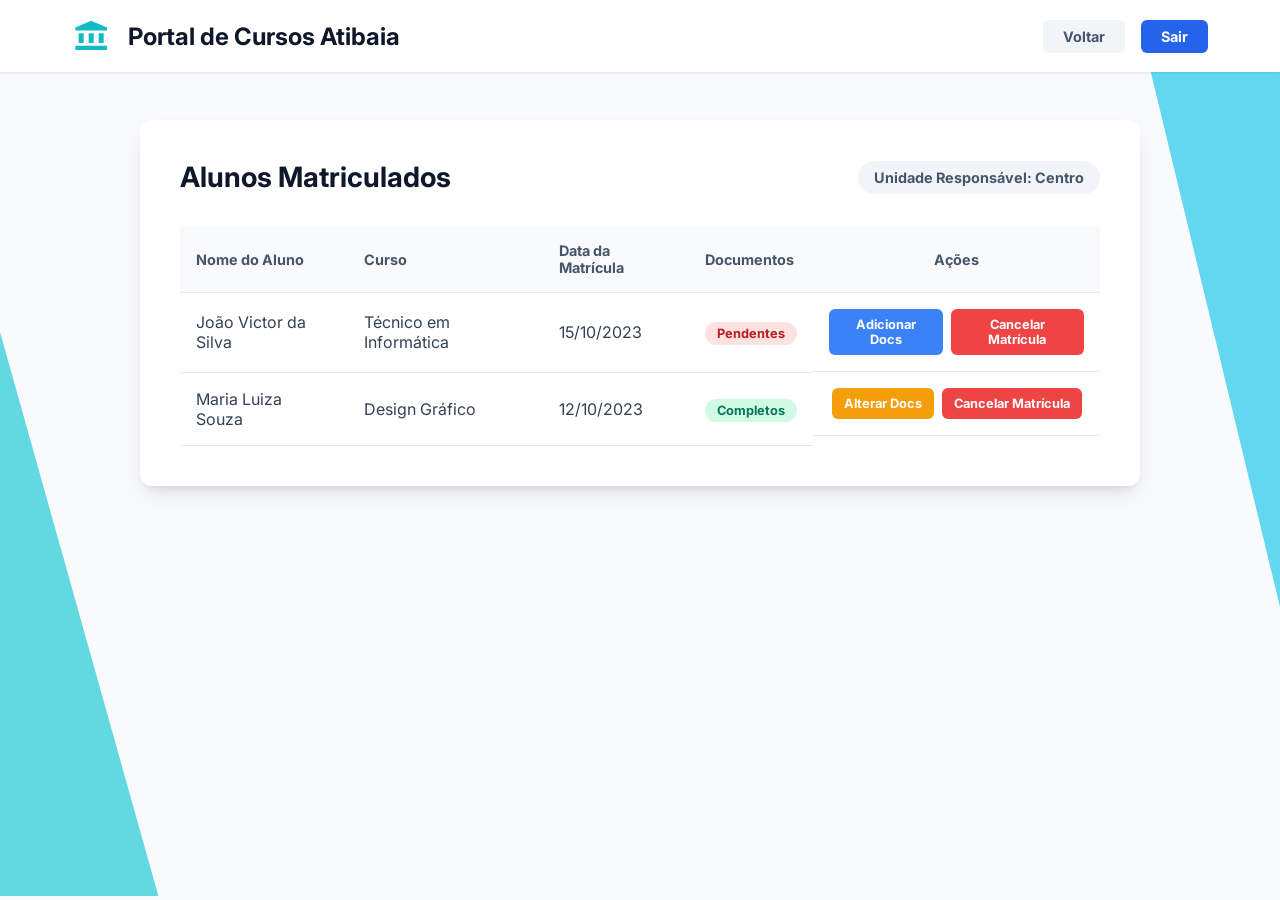
==== alunos_matriculados.html @ d8c6f08d "adicionado as paginas alunos matriculados e cadastro de cursos(HTML e CSS)" ====
<!DOCTYPE html>
<html lang="pt-br">
<head>
  <meta charset="UTF-8">
  <meta name="viewport" content="width=device-width, initial-scale=1.0">
  <link rel="preconnect" href="https://fonts.googleapis.com">
  <link rel="preconnect" href="https://fonts.gstatic.com" crossorigin>
  <link href="https://fonts.googleapis.com/css2?family=Inter:wght@400;700&display=swap" rel="stylesheet">
  <title>Portal de Cursos Atibaia - Alunos Matriculados</title>
  <link rel="stylesheet" href="css/CAlunos_matriculados.css">
</head>
<body>
<section id="section-header">
  <header class="site-header">
    <div class="header-left">
      <img src="images/45_3.svg" alt="Bank Icon" class="bank-icon">
      <h1 class="site-title">Portal de Cursos Atibaia</h1>
    </div>
    <div class="header-actions">
      <button class="btn-action">Voltar</button>
      <button class="btn-action">Sair</button>
    </div>
  </header>
</section>

<section id="section-main">
  <img src="images/63_178.svg" alt="" class="bg-shape-left">
  <img src="images/63_176.svg" alt="" class="bg-shape-right">
  
  <div class="table-container">
    <div class="data-card">
      <div class="card-header">
        <h2 class="card-title">Alunos Matriculados</h2>
        <span class="unidade-badge">Unidade Responsável: Centro</span>
      </div>
      
      <div class="table-responsive">
        <table class="students-table">
          <thead>
            <tr>
              <th>Nome do Aluno</th>
              <th>Curso</th>
              <th>Data da Matrícula</th>
              <th>Documentos</th>
              <th class="text-center">Ações</th>
            </tr>
          </thead>
          <tbody>
            <!-- Exemplo 1 -->
            <tr>
              <td>João Victor da Silva</td>
              <td>Técnico em Informática</td>
              <td>15/10/2023</td>
              <td><span class="status-badge pending">Pendentes</span></td>
              <td class="action-buttons text-center">
                <button class="btn-table btn-info">Adicionar Docs</button>
                <button class="btn-table btn-danger">Cancelar Matrícula</button>
              </td>
            </tr>
            <!-- Exemplo 2 -->
            <tr>
              <td>Maria Luiza Souza</td>
              <td>Design Gráfico</td>
              <td>12/10/2023</td>
              <td><span class="status-badge complete">Completos</span></td>
              <td class="action-buttons text-center">
                <button class="btn-table btn-warning">Alterar Docs</button>
                <button class="btn-table btn-danger">Cancelar Matrícula</button>
              </td>
            </tr>
          </tbody>
        </table>
      </div>
      
    </div>
  </div>
</section>
</body>
</html>
---- css/CAlunos_matriculados.css ----
* {
  margin: 0;
  padding: 0;
  box-sizing: border-box;
}

body {
  font-family: 'Inter', sans-serif;
  background-color: #f8fafc;
  color: #334155;
}

/* --- Header (Mesmo padrão das outras páginas) --- */
#section-header {
  background-color: #ffffff;
  box-shadow: 0 1px 3px rgba(0, 0, 0, 0.1);
}

.site-header {
  display: flex;
  justify-content: space-between;
  align-items: center;
  padding: 1rem 2rem;
  max-width: 1200px;
  margin: 0 auto;
}

.header-left {
  display: flex;
  align-items: center;
  gap: 1rem;
}

.bank-icon {
  width: 40px;
  height: 40px;
}

.site-title {
  font-size: 1.5rem;
  font-weight: 700;
  color: #0f172a;
}

.header-actions {
  display: flex;
  gap: 1rem;
}

.btn-action {
  padding: 0.5rem 1.25rem;
  font-family: 'Inter', sans-serif;
  font-weight: 700;
  font-size: 0.9rem;
  color: #ffffff;
  background-color: #2563eb;
  border: none;
  border-radius: 6px;
  cursor: pointer;
  transition: background-color 0.2s ease;
}

.btn-action:first-child {
  background-color: #f1f5f9;
  color: #475569;
}

.btn-action:first-child:hover {
  background-color: #e2e8f0;
}

.btn-action:last-child:hover {
  background-color: #ef4444; /* Vermelho para o Sair */
}

/* --- Main Content --- */
#section-main {
  position: relative;
  display: flex;
  justify-content: center;
  align-items: flex-start;
  min-height: calc(100vh - 76px);
  padding: 3rem 2rem;
  overflow: hidden;
}

.bg-shape-left,
.bg-shape-right {
  position: absolute;
  width: 250px;
  opacity: 0.6;
  z-index: -1;
}

.bg-shape-left {
  left: -50px;
  top: 10%;
}

.bg-shape-right {
  right: -50px;
  bottom: 10%;
}

/* --- Table Card --- */
.table-container {
  width: 100%;
  max-width: 1000px; /* Mais largo para caber a tabela */
  z-index: 1;
}

.data-card {
  background-color: #ffffff;
  padding: 2.5rem;
  border-radius: 12px;
  box-shadow: 0 10px 25px -5px rgba(0, 0, 0, 0.1), 0 8px 10px -6px rgba(0, 0, 0, 0.1);
}

.card-header {
  display: flex;
  justify-content: space-between;
  align-items: center;
  margin-bottom: 2rem;
  flex-wrap: wrap;
  gap: 1rem;
}

.card-title {
  font-size: 1.75rem;
  font-weight: 700;
  color: #0f172a;
}

.unidade-badge {
  background-color: #f1f5f9;
  color: #475569;
  padding: 0.5rem 1rem;
  border-radius: 20px;
  font-size: 0.9rem;
  font-weight: 700;
}

/* --- Table Styles --- */
.table-responsive {
  width: 100%;
  overflow-x: auto;
}

.students-table {
  width: 100%;
  border-collapse: collapse;
  min-width: 700px;
}

.students-table th,
.students-table td {
  padding: 1rem;
  text-align: left;
  border-bottom: 1px solid #e2e8f0;
}

.students-table th {
  background-color: #f8fafc;
  color: #475569;
  font-weight: 700;
  font-size: 0.9rem;
}

.students-table tbody tr:hover {
  background-color: #f1f5f9;
}

.text-center {
  text-align: center !important;
}

/* --- Badges e Botões da Tabela --- */
.status-badge {
  padding: 0.25rem 0.75rem;
  border-radius: 20px;
  font-size: 0.8rem;
  font-weight: 700;
}

.status-badge.pending {
  background-color: #fee2e2;
  color: #b91c1c;
}

.status-badge.complete {
  background-color: #d1fae5;
  color: #047857;
}

.action-buttons {
  display: flex;
  justify-content: center;
  gap: 0.5rem;
}

.btn-table {
  padding: 0.5rem 0.75rem;
  font-family: 'Inter', sans-serif;
  font-weight: 700;
  font-size: 0.8rem;
  border: none;
  border-radius: 6px;
  cursor: pointer;
  transition: background-color 0.2s ease, transform 0.1s ease;
  color: #ffffff;
}

.btn-table:active {
  transform: scale(0.95);
}

.btn-info { background-color: #3b82f6; }
.btn-info:hover { background-color: #2563eb; }

.btn-warning { background-color: #f59e0b; }
.btn-warning:hover { background-color: #d97706; }

.btn-danger { background-color: #ef4444; }
.btn-danger:hover { background-color: #dc2626; }

/* --- Responsividade --- */
@media (max-width: 640px) {
  .data-card {
    padding: 1.5rem;
  }
  .site-header {
    flex-direction: column;
    gap: 1rem;
  }
}
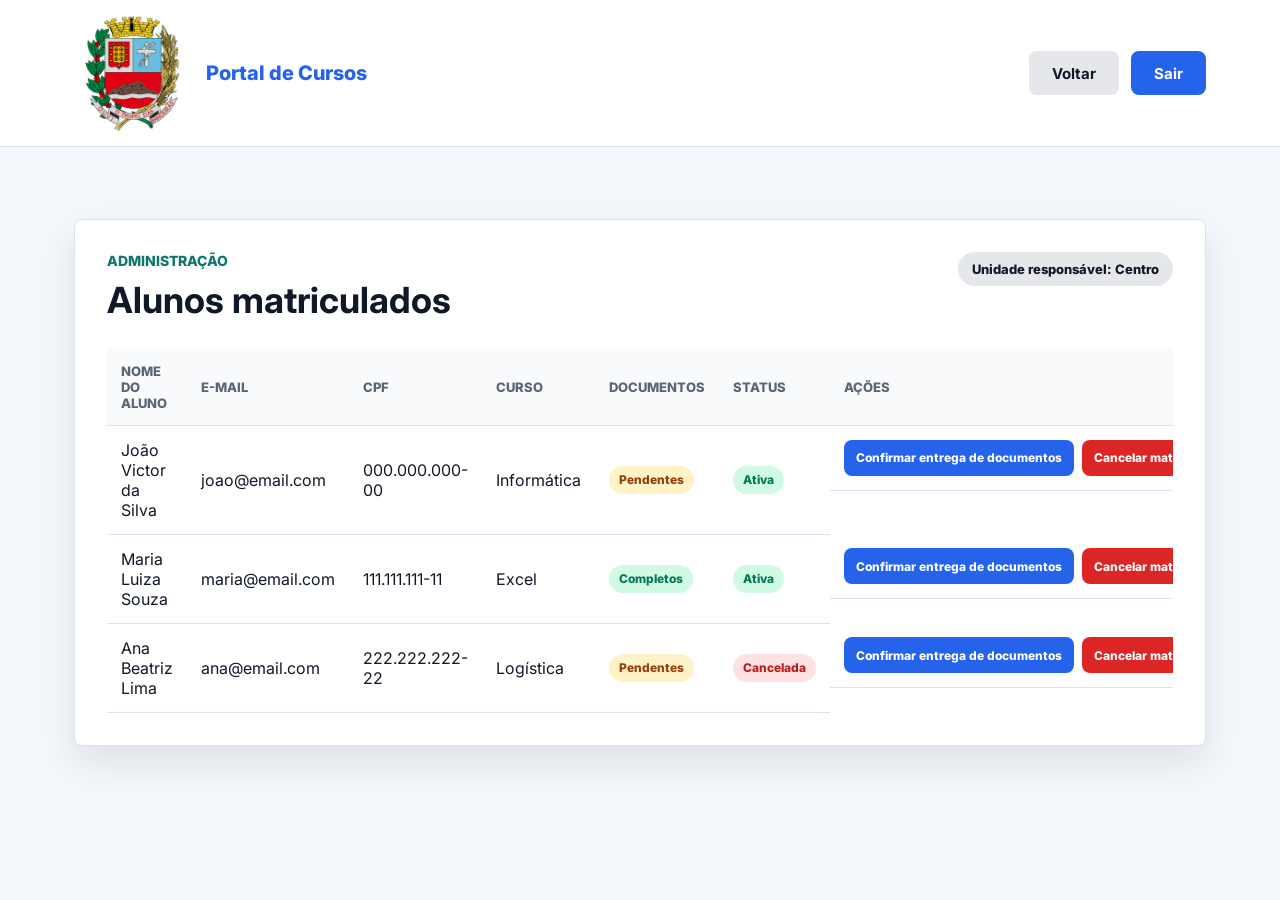
==== commit 0b61ade3: "finalizado a maior parte das pendencias do HTML e CSS das pagina" ====
--- a/alunos_matriculados.html
+++ b/alunos_matriculados.html
@@ -3,77 +3,90 @@
 <head>
   <meta charset="UTF-8">
   <meta name="viewport" content="width=device-width, initial-scale=1.0">
+  <title>Alunos Matriculados | Portal de Cursos Atibaia</title>
   <link rel="preconnect" href="https://fonts.googleapis.com">
   <link rel="preconnect" href="https://fonts.gstatic.com" crossorigin>
-  <link href="https://fonts.googleapis.com/css2?family=Inter:wght@400;700&display=swap" rel="stylesheet">
-  <title>Portal de Cursos Atibaia - Alunos Matriculados</title>
+  <link href="https://fonts.googleapis.com/css2?family=Inter:wght@400;500;600;700;800&display=swap" rel="stylesheet">
   <link rel="stylesheet" href="css/CAlunos_matriculados.css">
 </head>
 <body>
-<section id="section-header">
-  <header class="site-header">
-    <div class="header-left">
-      <img src="images/45_3.svg" alt="Bank Icon" class="bank-icon">
-      <h1 class="site-title">Portal de Cursos Atibaia</h1>
-    </div>
-    <div class="header-actions">
-      <button class="btn-action">Voltar</button>
-      <button class="btn-action">Sair</button>
+  <header class="admin-header">
+    <div class="admin-header__inner">
+      <a class="admin-brand" href="home_ADM.html">
+        <img src="images/logoAtibaia.png" alt="Prefeitura de Atibaia" class="admin-brand__logo">
+        <span>Portal de Cursos</span>
+      </a>
+      <nav class="admin-actions" aria-label="Ações administrativas">
+        <a href="home_ADM.html" class="btn btn-secondary">Voltar</a>
+        <a href="home.html" class="btn btn-primary">Sair</a>
+      </nav>
     </div>
   </header>
-</section>
 
-<section id="section-main">
-  <img src="images/63_178.svg" alt="" class="bg-shape-left">
-  <img src="images/63_176.svg" alt="" class="bg-shape-right">
-  
-  <div class="table-container">
-    <div class="data-card">
+  <main class="admin-page">
+    <section class="table-card">
       <div class="card-header">
-        <h2 class="card-title">Alunos Matriculados</h2>
-        <span class="unidade-badge">Unidade Responsável: Centro</span>
+        <div>
+          <p class="eyebrow">Administração</p>
+          <h1>Alunos matriculados</h1>
+        </div>
+        <span class="unit-badge">Unidade responsável: Centro</span>
       </div>
-      
+
       <div class="table-responsive">
         <table class="students-table">
           <thead>
             <tr>
-              <th>Nome do Aluno</th>
+              <th>Nome do aluno</th>
+              <th>E-mail</th>
+              <th>CPF</th>
               <th>Curso</th>
-              <th>Data da Matrícula</th>
               <th>Documentos</th>
+              <th>Status</th>
               <th class="text-center">Ações</th>
             </tr>
           </thead>
           <tbody>
-            <!-- Exemplo 1 -->
             <tr>
               <td>João Victor da Silva</td>
-              <td>Técnico em Informática</td>
-              <td>15/10/2023</td>
+              <td>joao@email.com</td>
+              <td>000.000.000-00</td>
+              <td>Informática</td>
               <td><span class="status-badge pending">Pendentes</span></td>
+              <td><span class="status-badge active">Ativa</span></td>
               <td class="action-buttons text-center">
-                <button class="btn-table btn-info">Adicionar Docs</button>
-                <button class="btn-table btn-danger">Cancelar Matrícula</button>
+                <button class="btn-table btn-info">Confirmar entrega de documentos</button>
+                <button class="btn-table btn-danger">Cancelar matrícula</button>
               </td>
             </tr>
-            <!-- Exemplo 2 -->
             <tr>
               <td>Maria Luiza Souza</td>
-              <td>Design Gráfico</td>
-              <td>12/10/2023</td>
+              <td>maria@email.com</td>
+              <td>111.111.111-11</td>
+              <td>Excel</td>
               <td><span class="status-badge complete">Completos</span></td>
+              <td><span class="status-badge active">Ativa</span></td>
               <td class="action-buttons text-center">
-                <button class="btn-table btn-warning">Alterar Docs</button>
-                <button class="btn-table btn-danger">Cancelar Matrícula</button>
+                <button class="btn-table btn-info">Confirmar entrega de documentos</button>
+                <button class="btn-table btn-danger">Cancelar matrícula</button>
+              </td>
+            </tr>
+            <tr>
+              <td>Ana Beatriz Lima</td>
+              <td>ana@email.com</td>
+              <td>222.222.222-22</td>
+              <td>Logística</td>
+              <td><span class="status-badge pending">Pendentes</span></td>
+              <td><span class="status-badge canceled">Cancelada</span></td>
+              <td class="action-buttons text-center">
+                <button class="btn-table btn-info">Confirmar entrega de documentos</button>
+                <button class="btn-table btn-danger">Cancelar matrícula</button>
               </td>
             </tr>
           </tbody>
         </table>
       </div>
-      
-    </div>
-  </div>
-</section>
+    </section>
+  </main>
 </body>
-</html>+</html>
--- a/css/CAlunos_matriculados.css
+++ b/css/CAlunos_matriculados.css
@@ -1,146 +1,161 @@
-* {
+:root {
+  --primary: #2563eb;
+  --primary-dark: #1d4ed8;
+  --ink: #111827;
+  --muted: #5b6472;
+  --line: #d8e2f0;
+  --surface: #ffffff;
+  --surface-alt: #f4f7fb;
+  --success: #0f766e;
+  --danger: #b91c1c;
+  --radius: 8px;
+  --shadow: 0 16px 40px rgba(15, 23, 42, 0.10);
+}
+
+*,
+*::before,
+*::after {
+  box-sizing: border-box;
+}
+
+body {
   margin: 0;
-  padding: 0;
-  box-sizing: border-box;
-}
-
-body {
   font-family: 'Inter', sans-serif;
-  background-color: #f8fafc;
-  color: #334155;
-}
-
-/* --- Header (Mesmo padrão das outras páginas) --- */
-#section-header {
-  background-color: #ffffff;
-  box-shadow: 0 1px 3px rgba(0, 0, 0, 0.1);
-}
-
-.site-header {
-  display: flex;
+  background: var(--surface-alt);
+  color: var(--ink);
+}
+
+a {
+  color: inherit;
+  text-decoration: none;
+}
+
+button {
+  font: inherit;
+}
+
+.admin-header {
+  background: var(--surface);
+  border-bottom: 1px solid var(--line);
+}
+
+.admin-header__inner {
+  max-width: 1180px;
+  min-height: 78px;
+  margin: 0 auto;
+  padding: 14px 24px;
+  display: flex;
+  align-items: center;
   justify-content: space-between;
-  align-items: center;
-  padding: 1rem 2rem;
-  max-width: 1200px;
+  gap: 24px;
+}
+
+.admin-brand {
+  display: inline-flex;
+  align-items: center;
+  gap: 14px;
+  color: var(--primary);
+  font-size: 20px;
+  font-weight: 800;
+}
+
+.admin-brand__logo {
+  width: 118px;
+  height: auto;
+  display: block;
+}
+
+.admin-actions {
+  display: flex;
+  align-items: center;
+  gap: 12px;
+}
+
+.btn {
+  display: inline-flex;
+  align-items: center;
+  justify-content: center;
+  min-height: 44px;
+  padding: 0 22px;
+  border: 1px solid transparent;
+  border-radius: var(--radius);
+  font-weight: 700;
+  font-size: 15px;
+  cursor: pointer;
+  transition: background-color 0.2s ease, color 0.2s ease, transform 0.2s ease;
+}
+
+.btn:hover {
+  transform: translateY(-1px);
+}
+
+.btn-primary {
+  background: var(--primary);
+  color: #ffffff;
+}
+
+.btn-primary:hover {
+  background: var(--primary-dark);
+}
+
+.btn-secondary {
+  background: #e5e7eb;
+  color: var(--ink);
+}
+
+.btn-secondary:hover {
+  background: #d1d5db;
+}
+
+.admin-page {
+  max-width: 1180px;
   margin: 0 auto;
-}
-
-.header-left {
-  display: flex;
-  align-items: center;
-  gap: 1rem;
-}
-
-.bank-icon {
-  width: 40px;
-  height: 40px;
-}
-
-.site-title {
-  font-size: 1.5rem;
-  font-weight: 700;
-  color: #0f172a;
-}
-
-.header-actions {
-  display: flex;
-  gap: 1rem;
-}
-
-.btn-action {
-  padding: 0.5rem 1.25rem;
-  font-family: 'Inter', sans-serif;
-  font-weight: 700;
-  font-size: 0.9rem;
-  color: #ffffff;
-  background-color: #2563eb;
-  border: none;
-  border-radius: 6px;
-  cursor: pointer;
-  transition: background-color 0.2s ease;
-}
-
-.btn-action:first-child {
-  background-color: #f1f5f9;
-  color: #475569;
-}
-
-.btn-action:first-child:hover {
-  background-color: #e2e8f0;
-}
-
-.btn-action:last-child:hover {
-  background-color: #ef4444; /* Vermelho para o Sair */
-}
-
-/* --- Main Content --- */
-#section-main {
-  position: relative;
-  display: flex;
-  justify-content: center;
+  padding: 72px 24px;
+}
+
+.table-card {
+  padding: 32px;
+  border: 1px solid var(--line);
+  border-radius: var(--radius);
+  background: var(--surface);
+  box-shadow: var(--shadow);
+}
+
+.card-header {
+  display: flex;
   align-items: flex-start;
-  min-height: calc(100vh - 76px);
-  padding: 3rem 2rem;
-  overflow: hidden;
-}
-
-.bg-shape-left,
-.bg-shape-right {
-  position: absolute;
-  width: 250px;
-  opacity: 0.6;
-  z-index: -1;
-}
-
-.bg-shape-left {
-  left: -50px;
-  top: 10%;
-}
-
-.bg-shape-right {
-  right: -50px;
-  bottom: 10%;
-}
-
-/* --- Table Card --- */
-.table-container {
-  width: 100%;
-  max-width: 1000px; /* Mais largo para caber a tabela */
-  z-index: 1;
-}
-
-.data-card {
-  background-color: #ffffff;
-  padding: 2.5rem;
-  border-radius: 12px;
-  box-shadow: 0 10px 25px -5px rgba(0, 0, 0, 0.1), 0 8px 10px -6px rgba(0, 0, 0, 0.1);
-}
-
-.card-header {
-  display: flex;
   justify-content: space-between;
-  align-items: center;
-  margin-bottom: 2rem;
-  flex-wrap: wrap;
-  gap: 1rem;
-}
-
-.card-title {
-  font-size: 1.75rem;
-  font-weight: 700;
-  color: #0f172a;
-}
-
-.unidade-badge {
-  background-color: #f1f5f9;
-  color: #475569;
-  padding: 0.5rem 1rem;
-  border-radius: 20px;
-  font-size: 0.9rem;
-  font-weight: 700;
-}
-
-/* --- Table Styles --- */
+  gap: 24px;
+  margin-bottom: 28px;
+}
+
+.eyebrow {
+  margin: 0 0 12px;
+  color: var(--success);
+  font-size: 14px;
+  font-weight: 800;
+  text-transform: uppercase;
+}
+
+.card-header h1 {
+  margin: 0;
+  font-size: 36px;
+  line-height: 1.1;
+}
+
+.unit-badge {
+  display: inline-flex;
+  align-items: center;
+  min-height: 34px;
+  padding: 0 14px;
+  border-radius: 999px;
+  background: #e5e7eb;
+  color: var(--ink);
+  font-size: 13px;
+  font-weight: 800;
+  white-space: nowrap;
+}
+
 .table-responsive {
   width: 100%;
   overflow-x: auto;
@@ -148,88 +163,110 @@
 
 .students-table {
   width: 100%;
+  min-width: 980px;
   border-collapse: collapse;
-  min-width: 700px;
 }
 
 .students-table th,
 .students-table td {
-  padding: 1rem;
+  padding: 14px;
+  border-bottom: 1px solid var(--line);
   text-align: left;
-  border-bottom: 1px solid #e2e8f0;
+  vertical-align: middle;
 }
 
 .students-table th {
-  background-color: #f8fafc;
-  color: #475569;
-  font-weight: 700;
-  font-size: 0.9rem;
+  background: #f8fafc;
+  color: var(--muted);
+  font-size: 13px;
+  font-weight: 800;
+  text-transform: uppercase;
 }
 
 .students-table tbody tr:hover {
-  background-color: #f1f5f9;
+  background: #f8fafc;
 }
 
 .text-center {
-  text-align: center !important;
-}
-
-/* --- Badges e Botões da Tabela --- */
+  text-align: center;
+}
+
 .status-badge {
-  padding: 0.25rem 0.75rem;
-  border-radius: 20px;
-  font-size: 0.8rem;
-  font-weight: 700;
+  display: inline-flex;
+  align-items: center;
+  min-height: 28px;
+  padding: 0 10px;
+  border-radius: 999px;
+  font-size: 12px;
+  font-weight: 800;
 }
 
 .status-badge.pending {
-  background-color: #fee2e2;
-  color: #b91c1c;
-}
-
-.status-badge.complete {
-  background-color: #d1fae5;
+  background: #fef3c7;
+  color: #92400e;
+}
+
+.status-badge.complete,
+.status-badge.active {
+  background: #d1fae5;
   color: #047857;
 }
 
+.status-badge.canceled {
+  background: #fee2e2;
+  color: var(--danger);
+}
+
 .action-buttons {
   display: flex;
   justify-content: center;
-  gap: 0.5rem;
+  gap: 8px;
 }
 
 .btn-table {
-  padding: 0.5rem 0.75rem;
-  font-family: 'Inter', sans-serif;
-  font-weight: 700;
-  font-size: 0.8rem;
-  border: none;
-  border-radius: 6px;
+  min-height: 36px;
+  padding: 0 12px;
+  border: 0;
+  border-radius: var(--radius);
+  color: #ffffff;
+  font-size: 12px;
+  font-weight: 800;
   cursor: pointer;
-  transition: background-color 0.2s ease, transform 0.1s ease;
-  color: #ffffff;
-}
-
-.btn-table:active {
-  transform: scale(0.95);
-}
-
-.btn-info { background-color: #3b82f6; }
-.btn-info:hover { background-color: #2563eb; }
-
-.btn-warning { background-color: #f59e0b; }
-.btn-warning:hover { background-color: #d97706; }
-
-.btn-danger { background-color: #ef4444; }
-.btn-danger:hover { background-color: #dc2626; }
-
-/* --- Responsividade --- */
-@media (max-width: 640px) {
-  .data-card {
-    padding: 1.5rem;
-  }
-  .site-header {
+  white-space: nowrap;
+}
+
+.btn-info {
+  background: var(--primary);
+}
+
+.btn-danger {
+  background: #dc2626;
+}
+
+@media (max-width: 760px) {
+  .admin-header__inner,
+  .card-header {
     flex-direction: column;
-    gap: 1rem;
-  }
-}+    align-items: center;
+    text-align: center;
+  }
+}
+
+@media (max-width: 560px) {
+  .admin-actions {
+    width: 100%;
+    flex-direction: column;
+  }
+
+  .admin-actions .btn {
+    width: 100%;
+  }
+
+  .admin-page {
+    padding: 56px 16px;
+  }
+
+  .table-card {
+    padding: 20px;
+  }
+}
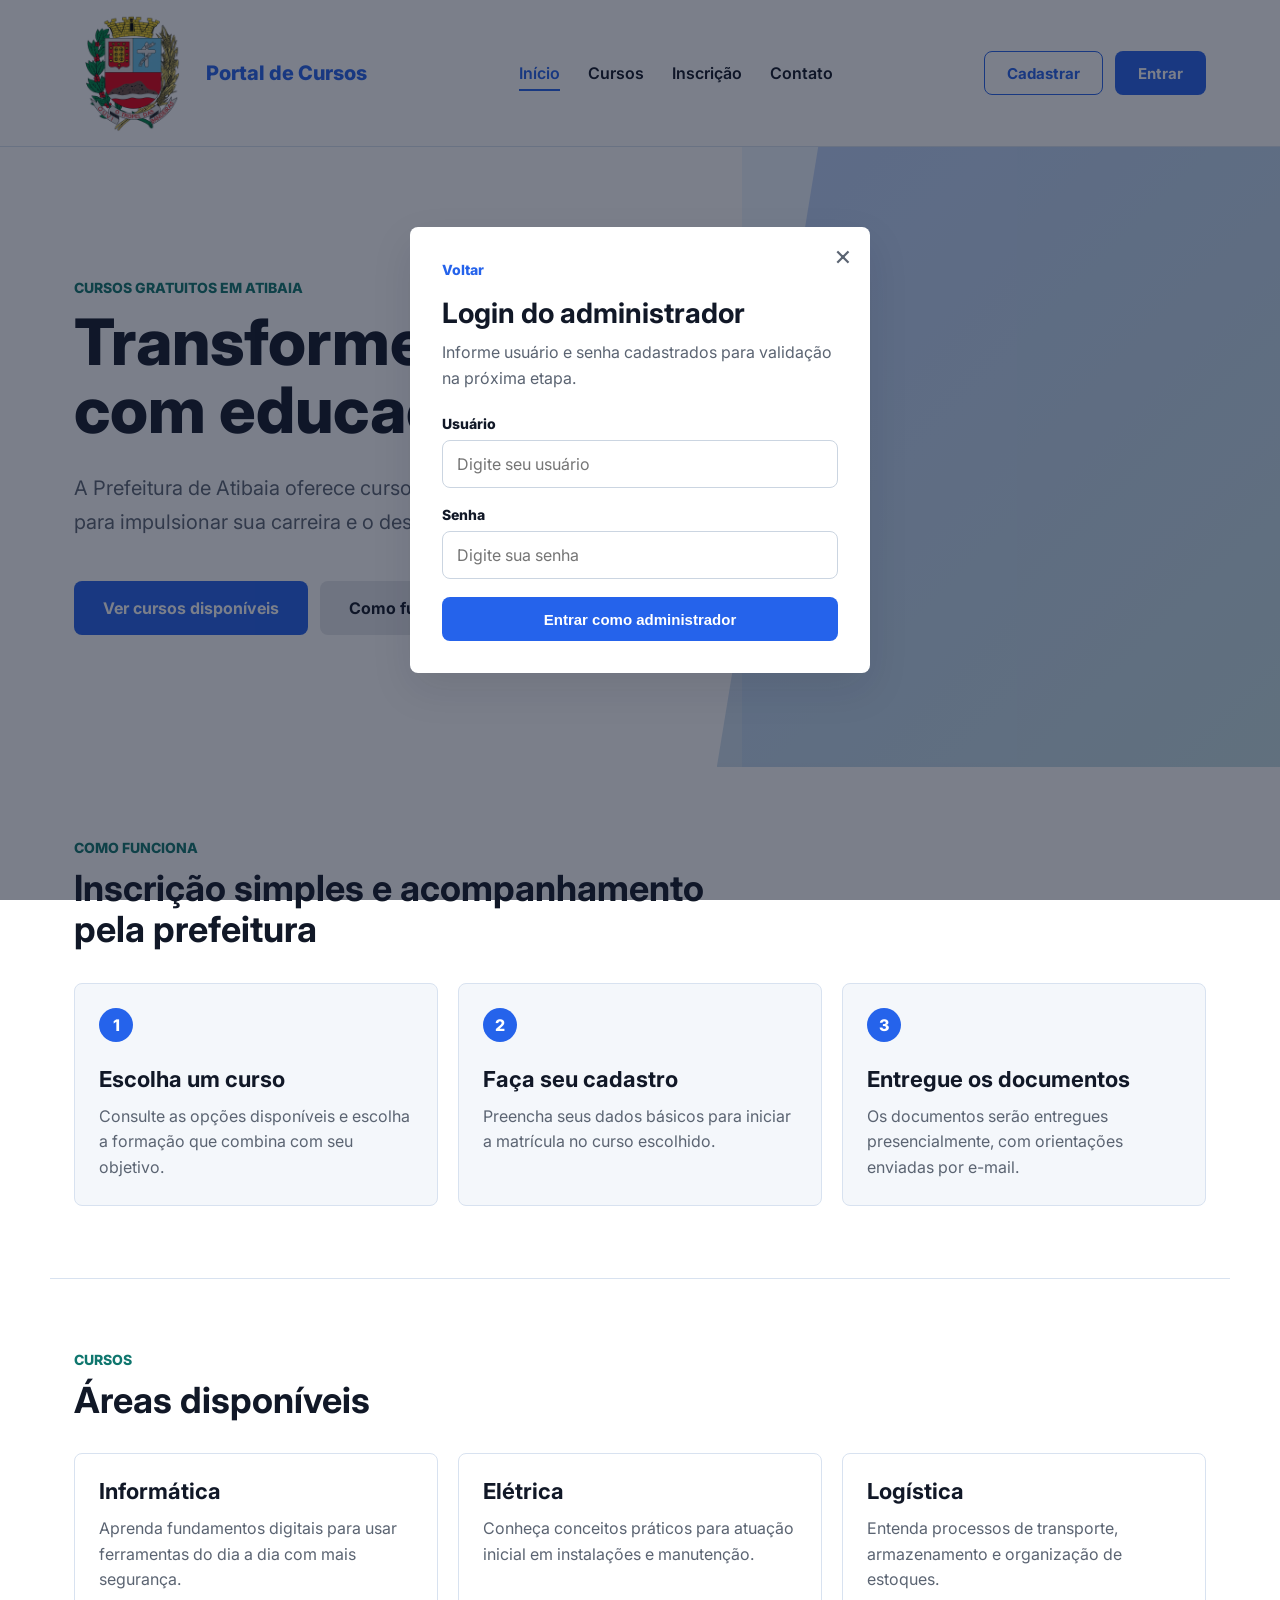
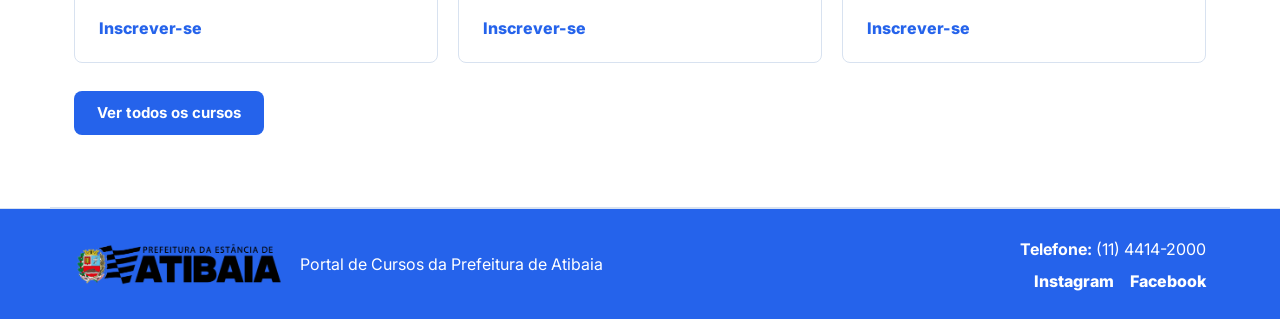
==== commit 660fc4aa: "finalização do projeto" ====
--- a/alunos_matriculados.html
+++ b/alunos_matriculados.html
@@ -8,6 +8,7 @@
   <link rel="preconnect" href="https://fonts.gstatic.com" crossorigin>
   <link href="https://fonts.googleapis.com/css2?family=Inter:wght@400;500;600;700;800&display=swap" rel="stylesheet">
   <link rel="stylesheet" href="css/CAlunos_matriculados.css">
+  <script src="JS/scriptAlunos_matriculados.js" defer></script>
 </head>
 <body>
   <header class="admin-header">
@@ -18,7 +19,7 @@
       </a>
       <nav class="admin-actions" aria-label="Ações administrativas">
         <a href="home_ADM.html" class="btn btn-secondary">Voltar</a>
-        <a href="home.html" class="btn btn-primary">Sair</a>
+        <a href="home.html" class="btn btn-primary sair-admin">Sair</a>
       </nav>
     </div>
   </header>
@@ -46,43 +47,7 @@
               <th class="text-center">Ações</th>
             </tr>
           </thead>
-          <tbody>
-            <tr>
-              <td>João Victor da Silva</td>
-              <td>joao@email.com</td>
-              <td>000.000.000-00</td>
-              <td>Informática</td>
-              <td><span class="status-badge pending">Pendentes</span></td>
-              <td><span class="status-badge active">Ativa</span></td>
-              <td class="action-buttons text-center">
-                <button class="btn-table btn-info">Confirmar entrega de documentos</button>
-                <button class="btn-table btn-danger">Cancelar matrícula</button>
-              </td>
-            </tr>
-            <tr>
-              <td>Maria Luiza Souza</td>
-              <td>maria@email.com</td>
-              <td>111.111.111-11</td>
-              <td>Excel</td>
-              <td><span class="status-badge complete">Completos</span></td>
-              <td><span class="status-badge active">Ativa</span></td>
-              <td class="action-buttons text-center">
-                <button class="btn-table btn-info">Confirmar entrega de documentos</button>
-                <button class="btn-table btn-danger">Cancelar matrícula</button>
-              </td>
-            </tr>
-            <tr>
-              <td>Ana Beatriz Lima</td>
-              <td>ana@email.com</td>
-              <td>222.222.222-22</td>
-              <td>Logística</td>
-              <td><span class="status-badge pending">Pendentes</span></td>
-              <td><span class="status-badge canceled">Cancelada</span></td>
-              <td class="action-buttons text-center">
-                <button class="btn-table btn-info">Confirmar entrega de documentos</button>
-                <button class="btn-table btn-danger">Cancelar matrícula</button>
-              </td>
-            </tr>
+          <tbody id="lista-alunos">
           </tbody>
         </table>
       </div>
